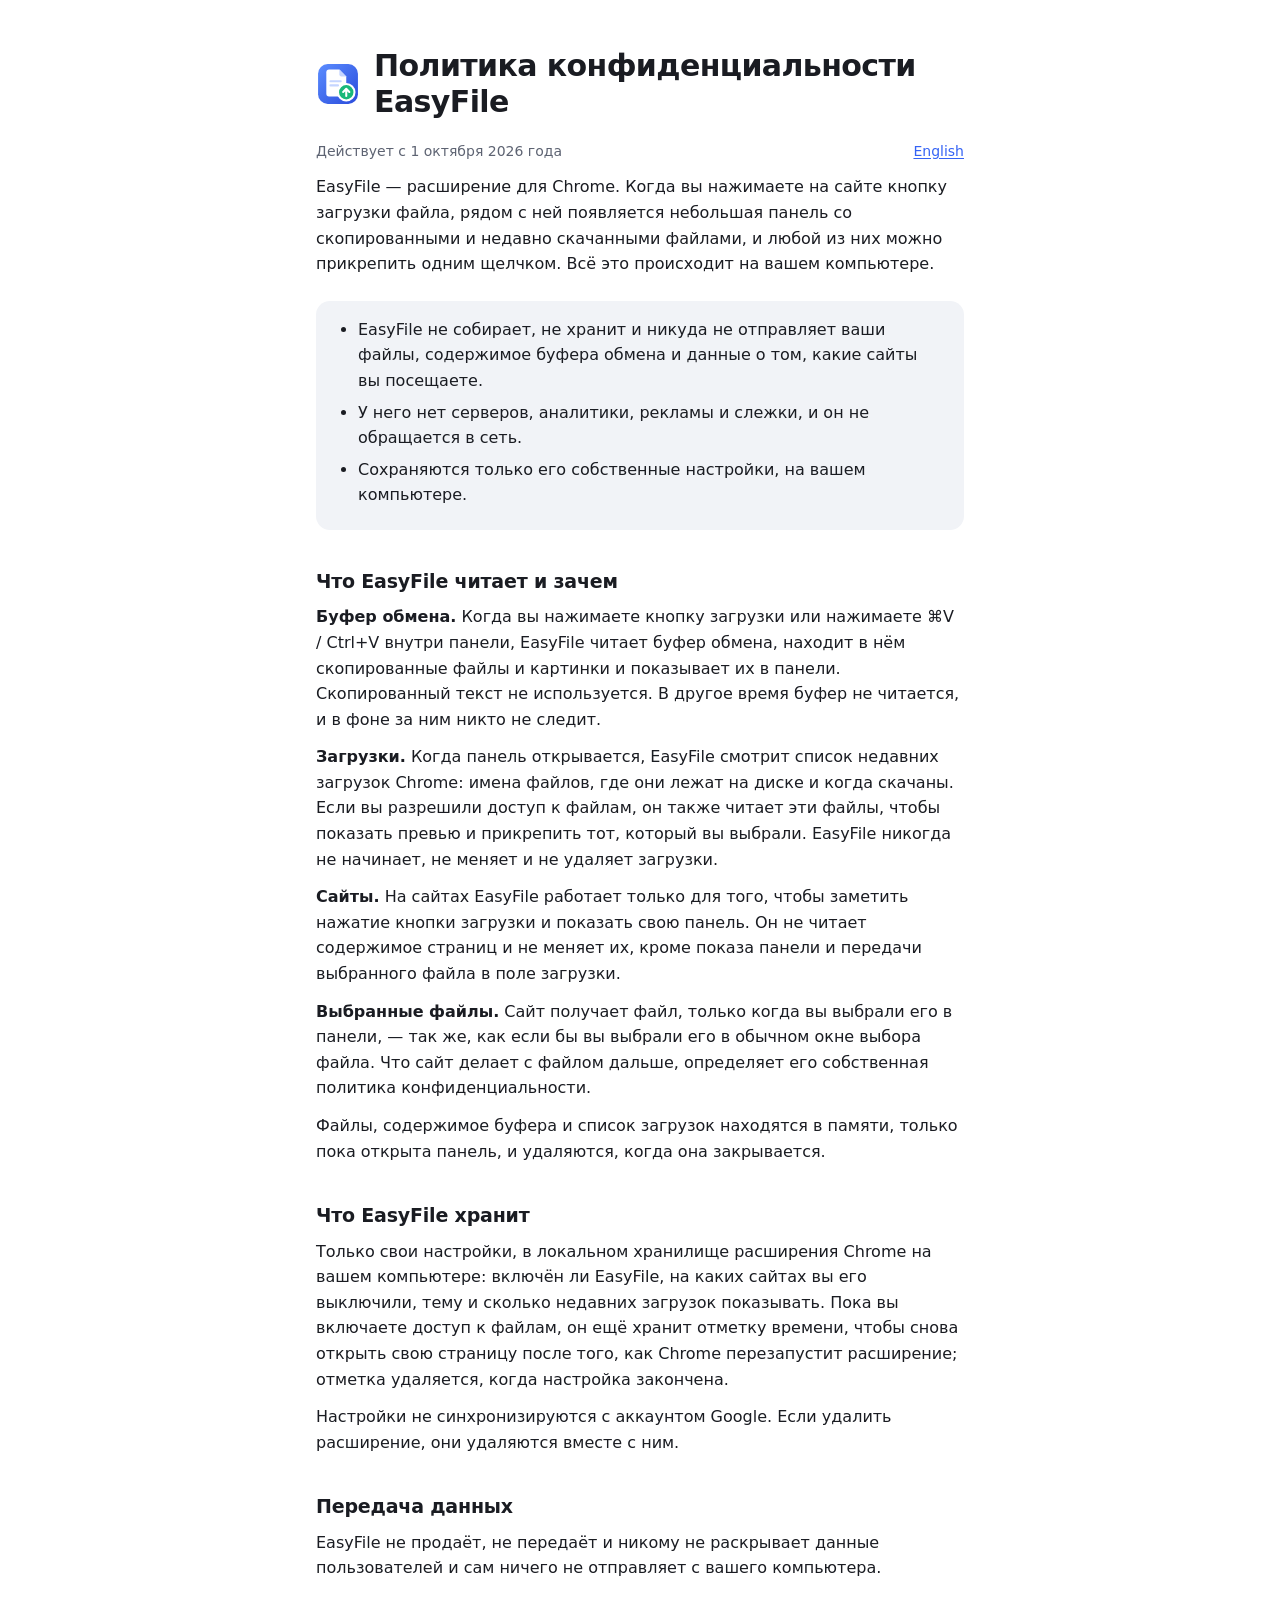
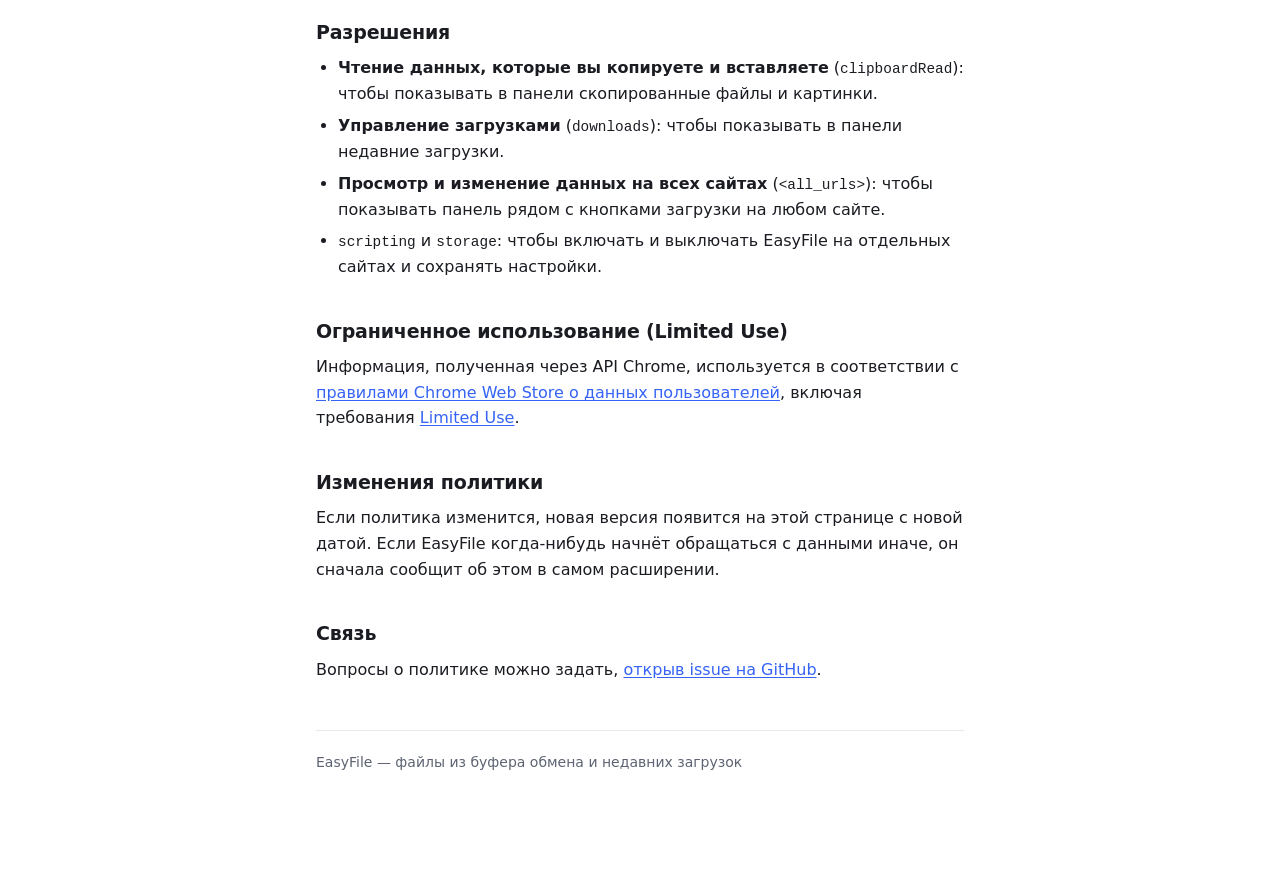
==== ru/index.html @ e8ae7ed7 "Политика конфиденциальности EasyFile (en, ru) Страница для Chrome Web Store и для ссылки со страницы" ====
<!doctype html>
<html lang="ru">
<head>
<meta charset="utf-8">
<meta name="viewport" content="width=device-width, initial-scale=1">
<title>Политика конфиденциальности EasyFile</title>
<meta name="description" content="Как расширение EasyFile для Chrome обращается с буфером обмена, загрузками и настройками.">
<link rel="icon" href="../logo.svg">
<link rel="stylesheet" href="../style.css">
</head>
<body>
<main>
  <header>
    <img src="../logo.svg" alt="">
    <h1>Политика конфиденциальности EasyFile</h1>
  </header>

  <p class="meta"><span>Действует с 1 октября 2026 года</span> <a href="../" hreflang="en" lang="en">English</a></p>

  <p>EasyFile — расширение для Chrome. Когда вы нажимаете на сайте кнопку загрузки файла, рядом с ней появляется небольшая панель со скопированными и недавно скачанными файлами, и любой из них можно прикрепить одним щелчком. Всё это происходит на вашем компьютере.</p>

  <div class="summary">
    <ul>
      <li>EasyFile не собирает, не хранит и никуда не отправляет ваши файлы, содержимое буфера обмена и данные о том, какие сайты вы посещаете.</li>
      <li>У него нет серверов, аналитики, рекламы и слежки, и он не обращается в сеть.</li>
      <li>Сохраняются только его собственные настройки, на вашем компьютере.</li>
    </ul>
  </div>

  <h2>Что EasyFile читает и зачем</h2>
  <p><strong>Буфер обмена.</strong> Когда вы нажимаете кнопку загрузки или нажимаете ⌘V / Ctrl+V внутри панели, EasyFile читает буфер обмена, находит в нём скопированные файлы и картинки и показывает их в панели. Скопированный текст не используется. В другое время буфер не читается, и в фоне за ним никто не следит.</p>
  <p><strong>Загрузки.</strong> Когда панель открывается, EasyFile смотрит список недавних загрузок Chrome: имена файлов, где они лежат на диске и когда скачаны. Если вы разрешили доступ к файлам, он также читает эти файлы, чтобы показать превью и прикрепить тот, который вы выбрали. EasyFile никогда не начинает, не меняет и не удаляет загрузки.</p>
  <p><strong>Сайты.</strong> На сайтах EasyFile работает только для того, чтобы заметить нажатие кнопки загрузки и показать свою панель. Он не читает содержимое страниц и не меняет их, кроме показа панели и передачи выбранного файла в поле загрузки.</p>
  <p><strong>Выбранные файлы.</strong> Сайт получает файл, только когда вы выбрали его в панели, — так же, как если бы вы выбрали его в обычном окне выбора файла. Что сайт делает с файлом дальше, определяет его собственная политика конфиденциальности.</p>
  <p>Файлы, содержимое буфера и список загрузок находятся в памяти, только пока открыта панель, и удаляются, когда она закрывается.</p>

  <h2>Что EasyFile хранит</h2>
  <p>Только свои настройки, в локальном хранилище расширения Chrome на вашем компьютере: включён ли EasyFile, на каких сайтах вы его выключили, тему и сколько недавних загрузок показывать. Пока вы включаете доступ к файлам, он ещё хранит отметку времени, чтобы снова открыть свою страницу после того, как Chrome перезапустит расширение; отметка удаляется, когда настройка закончена.</p>
  <p>Настройки не синхронизируются с аккаунтом Google. Если удалить расширение, они удаляются вместе с ним.</p>

  <h2>Передача данных</h2>
  <p>EasyFile не продаёт, не передаёт и никому не раскрывает данные пользователей и сам ничего не отправляет с вашего компьютера.</p>

  <h2>Разрешения</h2>
  <ul>
    <li><strong>Чтение данных, которые вы копируете и вставляете</strong> (<code>clipboardRead</code>): чтобы показывать в панели скопированные файлы и картинки.</li>
    <li><strong>Управление загрузками</strong> (<code>downloads</code>): чтобы показывать в панели недавние загрузки.</li>
    <li><strong>Просмотр и изменение данных на всех сайтах</strong> (<code>&lt;all_urls&gt;</code>): чтобы показывать панель рядом с кнопками загрузки на любом сайте.</li>
    <li><code>scripting</code> и <code>storage</code>: чтобы включать и выключать EasyFile на отдельных сайтах и сохранять настройки.</li>
  </ul>

  <h2>Ограниченное использование (Limited Use)</h2>
  <p>Информация, полученная через API Chrome, используется в соответствии с <a href="https://developer.chrome.com/docs/webstore/program-policies/policies">правилами Chrome Web Store о данных пользователей</a>, включая требования <a href="https://developer.chrome.com/docs/webstore/program-policies/limited-use">Limited Use</a>.</p>

  <h2>Изменения политики</h2>
  <p>Если политика изменится, новая версия появится на этой странице с новой датой. Если EasyFile когда-нибудь начнёт обращаться с данными иначе, он сначала сообщит об этом в самом расширении.</p>

  <h2>Связь</h2>
  <p>Вопросы о политике можно задать, <a href="https://github.com/lovipomidorku/easyfile-privacy/issues">открыв issue на GitHub</a>.</p>

  <footer>EasyFile — файлы из буфера обмена и недавних загрузок</footer>
</main>
</body>
</html>
---- style.css ----
:root {
  --page: #ffffff;
  --ink: #1a1c22;
  --graphite: #5d6372;
  --hairline: #e6e8ee;
  --frost: #f1f3f7;
  --cobalt: #3563f5;
  --font: system-ui, -apple-system, BlinkMacSystemFont, "Segoe UI", sans-serif;
  color-scheme: light;
}

@media (prefers-color-scheme: dark) {
  :root:not([data-theme="light"]) {
    --page: #141519;
    --ink: #eef0f4;
    --graphite: #a3a9b6;
    --hairline: #2d3038;
    --frost: #1f2127;
    --cobalt: #8aa2ff;
    color-scheme: dark;
  }
}

:root[data-theme="dark"] {
  --page: #141519;
  --ink: #eef0f4;
  --graphite: #a3a9b6;
  --hairline: #2d3038;
  --frost: #1f2127;
  --cobalt: #8aa2ff;
  color-scheme: dark;
}

* {
  box-sizing: border-box;
}

body {
  margin: 0;
  background: var(--page);
  color: var(--ink);
  font: 16px/1.6 var(--font);
  -webkit-font-smoothing: antialiased;
}

main {
  max-width: 680px;
  margin: 0 auto;
  padding: 48px 16px 72px;
}

header {
  display: flex;
  align-items: center;
  gap: 14px;
  margin-bottom: 20px;
}

header img {
  flex: none;
  width: 44px;
  height: 44px;
}

h1 {
  min-width: 0;
  margin: 0;
  font-size: clamp(24px, 6vw, 30px);
  overflow-wrap: break-word;
  hyphens: auto;
  line-height: 1.2;
  letter-spacing: -0.02em;
}

h2 {
  margin: 36px 0 8px;
  font-size: 19px;
  letter-spacing: -0.01em;
}

p,
ul {
  margin: 0 0 12px;
}

ul {
  padding-left: 22px;
}

li {
  margin-bottom: 6px;
}

a {
  color: var(--cobalt);
  text-underline-offset: 2px;
}

.meta {
  display: flex;
  flex-wrap: wrap;
  justify-content: space-between;
  gap: 4px 16px;
  color: var(--graphite);
  font-size: 14px;
}

.summary {
  margin: 24px 0 8px;
  padding: 16px 20px;
  border-radius: 14px;
  background: var(--frost);
}

.summary ul {
  margin: 0;
}

code {
  font-size: 0.9em;
  overflow-wrap: anywhere;
}

footer {
  margin-top: 48px;
  padding-top: 20px;
  border-top: 1px solid var(--hairline);
  color: var(--graphite);
  font-size: 14px;
}
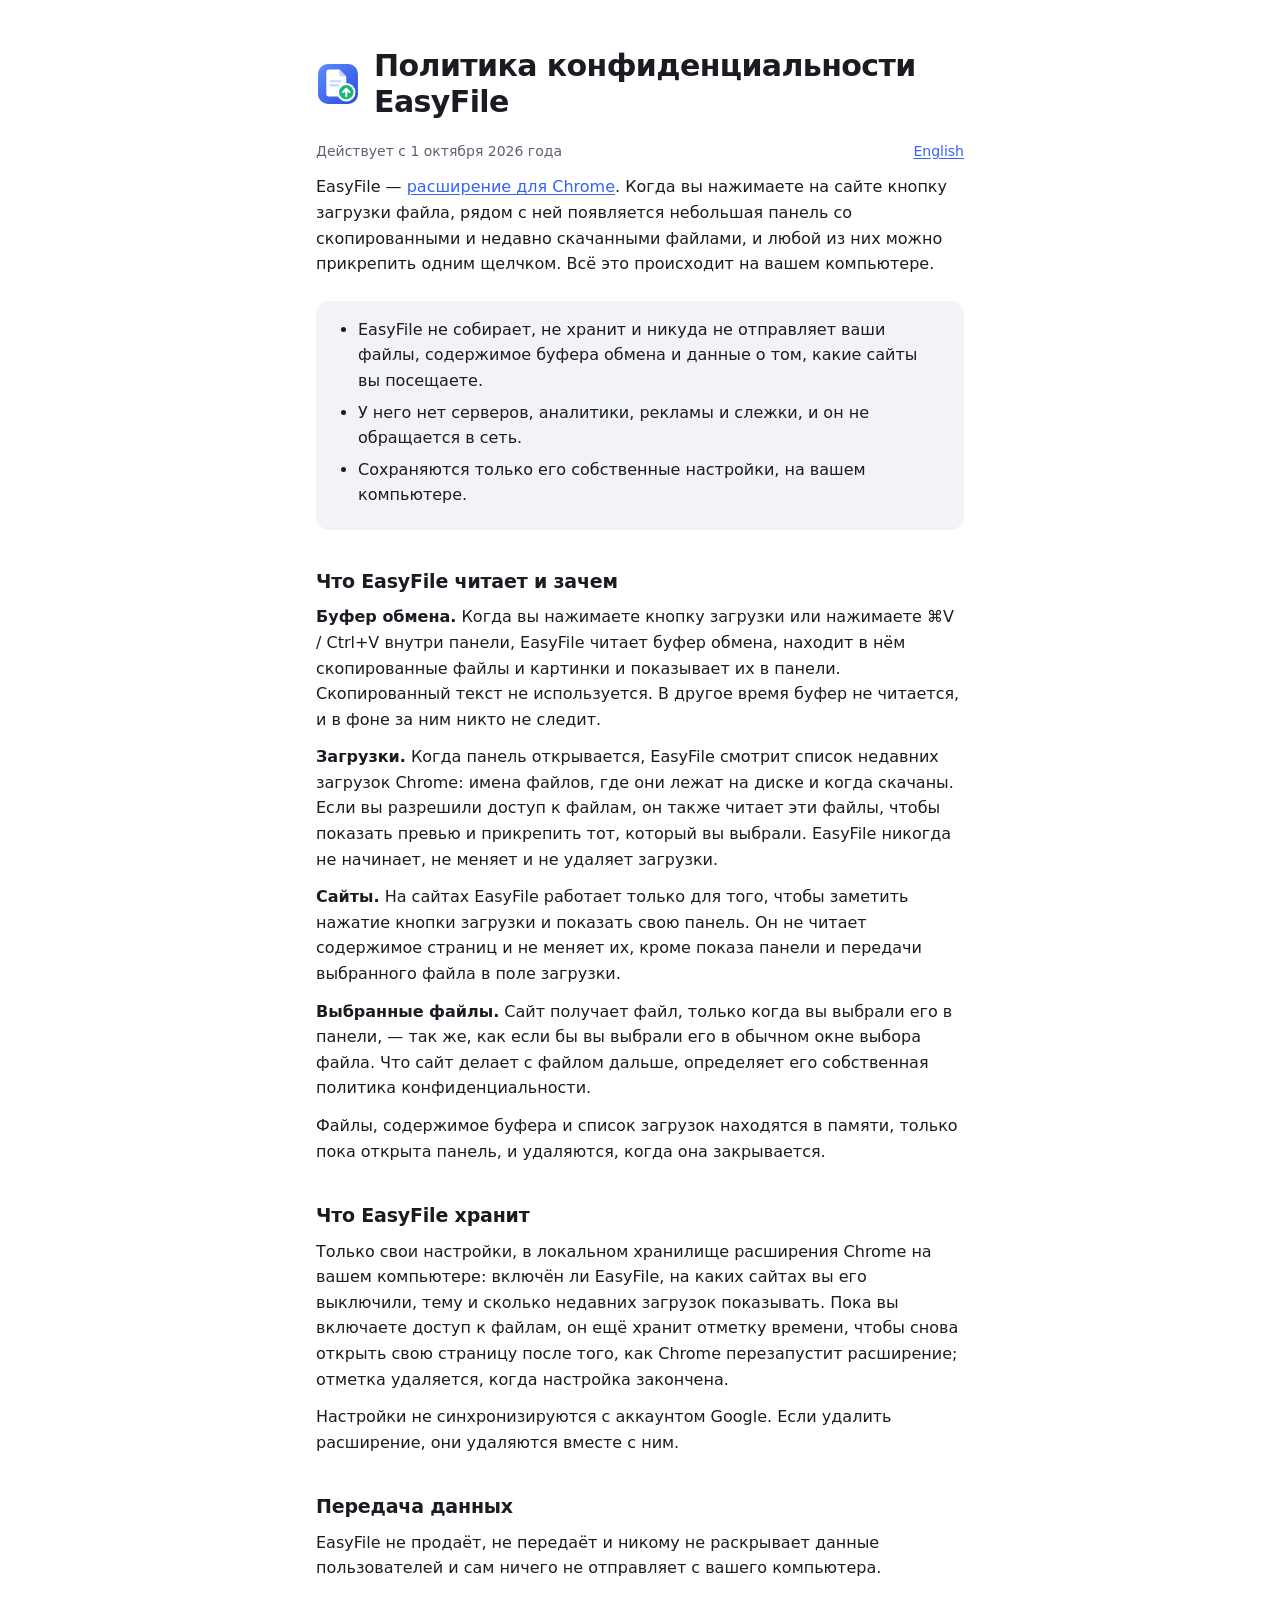
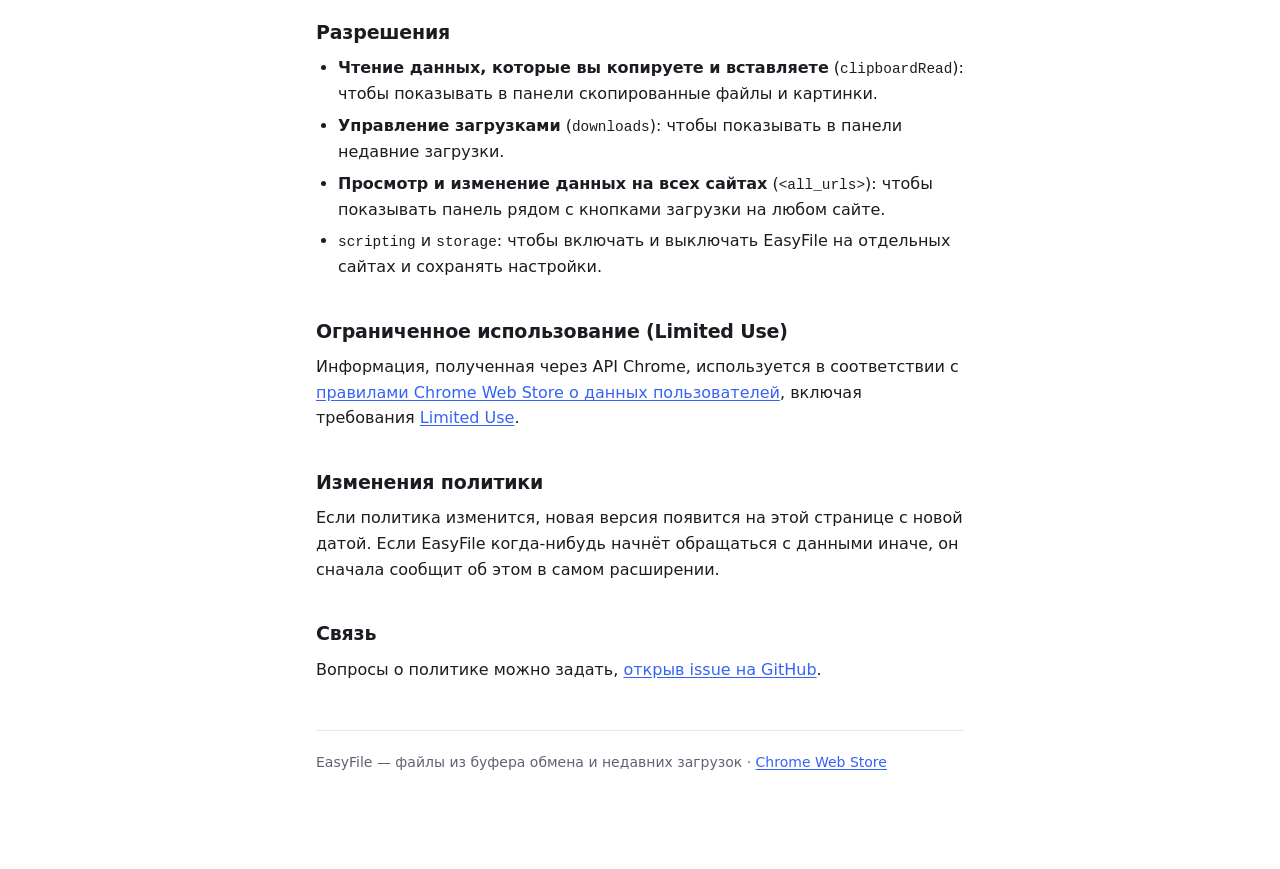
==== commit f1ddf18b: "docs: ссылка на EasyFile в Chrome Web Store Расширение опубликовано. Со страницы политики теперь мож" ====
--- a/ru/index.html
+++ b/ru/index.html
@@ -17,7 +17,7 @@
 
   <p class="meta"><span>Действует с 1 октября 2026 года</span> <a href="../" hreflang="en" lang="en">English</a></p>
 
-  <p>EasyFile — расширение для Chrome. Когда вы нажимаете на сайте кнопку загрузки файла, рядом с ней появляется небольшая панель со скопированными и недавно скачанными файлами, и любой из них можно прикрепить одним щелчком. Всё это происходит на вашем компьютере.</p>
+  <p>EasyFile — <a href="https://chromewebstore.google.com/detail/cekbehjhafikbbmjmngmeopfimndpelh?hl=ru">расширение для Chrome</a>. Когда вы нажимаете на сайте кнопку загрузки файла, рядом с ней появляется небольшая панель со скопированными и недавно скачанными файлами, и любой из них можно прикрепить одним щелчком. Всё это происходит на вашем компьютере.</p>
 
   <div class="summary">
     <ul>
@@ -58,7 +58,7 @@
   <h2>Связь</h2>
   <p>Вопросы о политике можно задать, <a href="https://github.com/lovipomidorku/easyfile-privacy/issues">открыв issue на GitHub</a>.</p>
 
-  <footer>EasyFile — файлы из буфера обмена и недавних загрузок</footer>
+  <footer>EasyFile — файлы из буфера обмена и недавних загрузок · <a href="https://chromewebstore.google.com/detail/cekbehjhafikbbmjmngmeopfimndpelh?hl=ru">Chrome Web Store</a></footer>
 </main>
 </body>
 </html>
